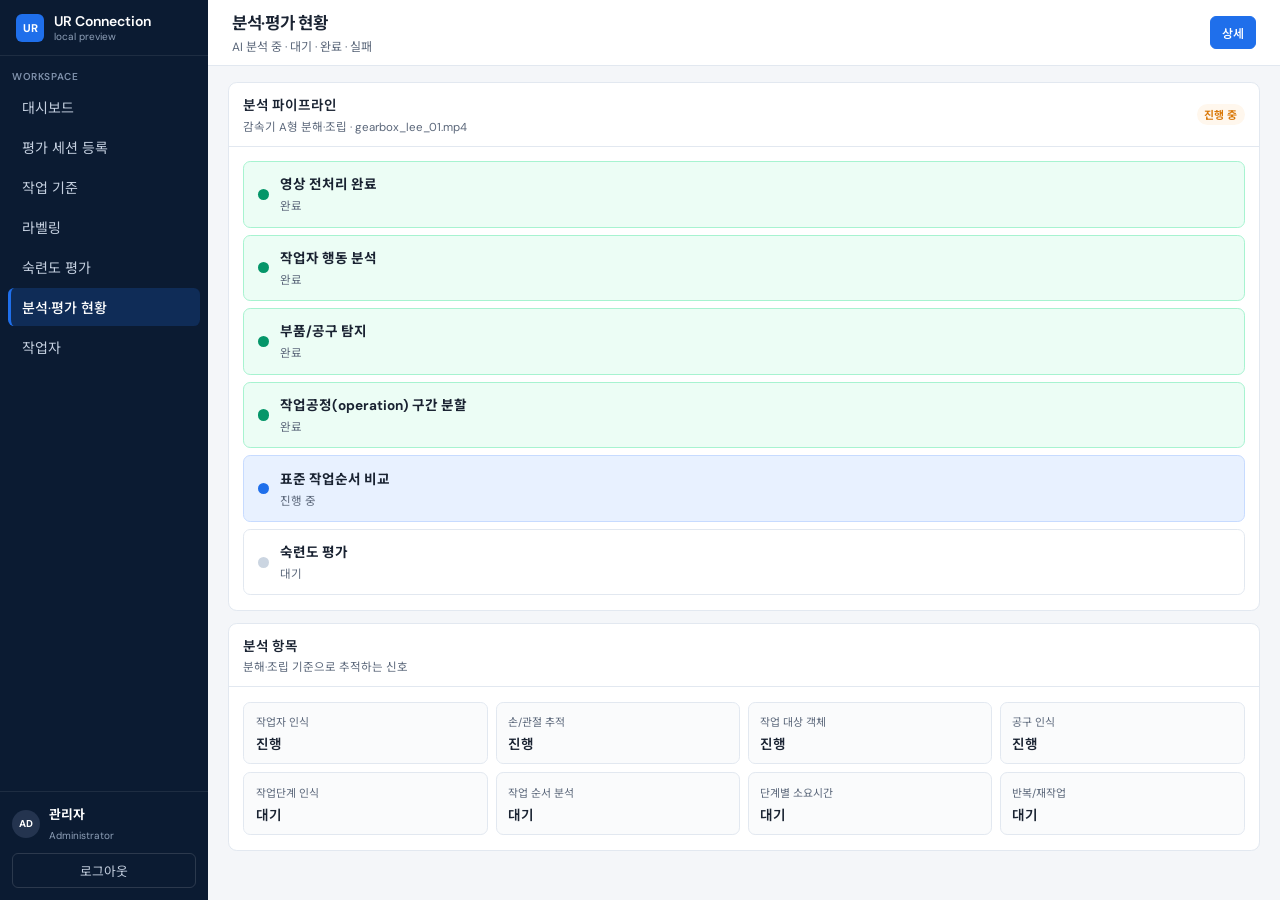
==== analysis-progress.html @ eb86f655 "Add UR Connection assembly/disassembly preview screens" ====
﻿<!DOCTYPE html>
<html lang="ko">
<head>
  <meta charset="UTF-8" />
  <meta name="viewport" content="width=device-width, initial-scale=1" />
  <title>UR Connection · 분석 진행</title>
  <link href="https://fonts.googleapis.com/css2?family=DM+Sans:opsz,wght@9..40,400;9..40,500;9..40,600;9..40,700&family=Noto+Sans+KR:wght@400;500;600;700&display=swap" rel="stylesheet" />
  <link rel="stylesheet" href="shared.css" />
  <link rel="stylesheet" href="shared-extra.css" />
</head>
<body>
  <div class="shell">
    <aside class="rail">
      <div class="rail-brand"><div class="mark">UR</div><div><p class="name">UR Connection</p><p class="ver">local preview</p></div></div>
      <p class="rail-sec">WORKSPACE</p>
      <nav class="rail-nav" data-shell-nav></nav>
      <div class="rail-foot">
        <div class="user-chip"><div class="avatar">AD</div><div><strong>관리자</strong><span>Administrator</span></div></div>
        <button type="button" class="logout">로그아웃</button>
      </div>
    </aside>
    <div class="content">
      <header class="topbar">
        <div>
          <h1>분석·평가 현황</h1>
          <p class="meta">AI 분석 중 · 대기 · 완료 · 실패</p>
        </div>
        <div class="top-actions">
          <a class="btn primary" href="analysis-result.html">상세</a>
        </div>
      </header>
      <main class="main">
        <section class="card">
          <div class="card-h">
            <div>
              <h2>분석 파이프라인</h2>
              <p>감속기 A형 분해·조립 · gearbox_lee_01.mp4</p>
            </div>
            <span class="badge warn">진행 중</span>
          </div>
          <div class="card-b">
            <div class="pipe" id="pipe"></div>
          </div>
        </section>
        <section class="card">
          <div class="card-h"><div><h2>분석 항목</h2><p>분해·조립 기준으로 추적하는 신호</p></div></div>
          <div class="card-b">
            <div class="info-row">
              <div class="info-box"><p class="k">작업자 인식</p><p class="v">진행</p></div>
              <div class="info-box"><p class="k">손/관절 추적</p><p class="v">진행</p></div>
              <div class="info-box"><p class="k">작업 대상 객체</p><p class="v">진행</p></div>
              <div class="info-box"><p class="k">공구 인식</p><p class="v">진행</p></div>
              <div class="info-box"><p class="k">작업단계 인식</p><p class="v">대기</p></div>
              <div class="info-box"><p class="k">작업 순서 분석</p><p class="v">대기</p></div>
              <div class="info-box"><p class="k">단계별 소요시간</p><p class="v">대기</p></div>
              <div class="info-box"><p class="k">반복/재작업</p><p class="v">대기</p></div>
            </div>
          </div>
        </section>
      </main>
    </div>
  </div>
  <script src="data.js"></script>
  <script src="shared.js"></script>
  <script>
    mountShell("progress");
    document.getElementById("pipe").innerHTML = UR_DATA.analysis.progress_steps.map(s => {
      const cls = s.done ? "done" : (s.current ? "current" : "");
      const st = s.done ? "완료" : (s.current ? "진행 중" : "대기");
      return `<div class="pipe-step ${cls}"><div class="pipe-dot"></div><div><strong>${s.name}</strong><br /><span>${st}</span></div></div>`;
    }).join("");
  </script>
</body>
</html>
---- shared.css ----
:root {
  --bg: #f4f6f9;
  --surface: #ffffff;
  --ink: #1a2332;
  --muted: #5b677a;
  --line: #e2e8f0;
  --brand: #1f6feb;
  --brand-soft: #e8f1ff;
  --ok: #059669;
  --ok-soft: #ecfdf5;
  --warn: #d97706;
  --danger: #dc2626;
  --rail: #0b1b32;
  --rail-text: #c5d0e0;
  --font: "DM Sans", "Noto Sans KR", "Apple SD Gothic Neo", "Malgun Gothic", sans-serif;
  --mono: ui-monospace, SFMono-Regular, Menlo, Consolas, monospace;
}

* { box-sizing: border-box; }
html, body { height: 100%; margin: 0; }
body {
  font-family: var(--font);
  color: var(--ink);
  background: var(--bg);
  -webkit-font-smoothing: antialiased;
}

.shell { display: flex; height: 100dvh; overflow: hidden; }

.rail {
  width: 13rem;
  flex-shrink: 0;
  display: flex;
  flex-direction: column;
  background: var(--rail);
  color: var(--rail-text);
}
.rail-brand {
  height: 3.5rem;
  display: flex;
  align-items: center;
  gap: 0.625rem;
  padding: 0 1rem;
  border-bottom: 1px solid #ffffff14;
}
.mark {
  width: 1.75rem;
  height: 1.75rem;
  border-radius: 0.375rem;
  background: var(--brand);
  color: #fff;
  font-size: 0.7rem;
  font-weight: 700;
  display: grid;
  place-items: center;
}
.rail-brand .name { margin: 0; font-size: 0.875rem; font-weight: 600; color: #fff; }
.rail-brand .ver { margin: 0; font-size: 10px; color: #8fa0b8; }
.rail-sec {
  margin: 0.85rem 0.75rem 0.35rem;
  font-size: 10px;
  letter-spacing: 0.06em;
  color: #7f91ab;
  font-weight: 600;
}
.rail-nav {
  flex: 1;
  overflow: auto;
  padding: 0 0.5rem 0.75rem;
  display: flex;
  flex-direction: column;
  gap: 0.15rem;
}
.nav-link {
  display: flex;
  align-items: center;
  gap: 0.5rem;
  padding: 0.55rem 0.7rem;
  border-radius: 0.4rem;
  color: var(--rail-text);
  text-decoration: none;
  font-size: 0.875rem;
  border-left: 3px solid transparent;
}
.nav-link:hover { background: #ffffff0d; color: #fff; }
.nav-link.active {
  background: #1f6feb33;
  color: #fff;
  border-left-color: var(--brand);
  font-weight: 500;
}
.rail-foot {
  border-top: 1px solid #ffffff14;
  padding: 0.75rem;
}
.user-chip {
  display: flex;
  align-items: center;
  gap: 0.55rem;
  margin-bottom: 0.55rem;
}
.avatar {
  width: 1.75rem;
  height: 1.75rem;
  border-radius: 999px;
  background: #24344f;
  color: #fff;
  font-size: 10px;
  font-weight: 700;
  display: grid;
  place-items: center;
}
.user-chip strong { display: block; color: #fff; font-size: 0.8rem; }
.user-chip span { font-size: 10px; color: #8fa0b8; }
.logout {
  width: 100%;
  border: 1px solid #ffffff22;
  background: transparent;
  color: var(--rail-text);
  border-radius: 0.375rem;
  padding: 0.45rem;
  font: inherit;
  font-size: 0.8rem;
  cursor: pointer;
}
.logout:hover { background: #ffffff0d; color: #fff; }

.content { flex: 1; min-width: 0; display: flex; flex-direction: column; }
.topbar {
  min-height: 3.5rem;
  display: flex;
  align-items: center;
  justify-content: space-between;
  gap: 1rem;
  padding: 0.65rem 1.5rem;
  border-bottom: 1px solid var(--line);
  background: var(--surface);
}
.topbar h1 {
  margin: 0;
  font-size: 1.05rem;
  font-weight: 650;
  letter-spacing: -0.02em;
}
.topbar .meta {
  margin: 0.15rem 0 0;
  font-size: 0.75rem;
  color: var(--muted);
}
.top-actions { display: flex; gap: 0.4rem; flex-shrink: 0; }

.main {
  flex: 1;
  overflow: auto;
  padding: 1rem 1.25rem 2rem;
}

.card {
  background: var(--surface);
  border: 1px solid var(--line);
  border-radius: 0.55rem;
  overflow: hidden;
}
.card + .card { margin-top: 0.75rem; }
.card-h {
  display: flex;
  align-items: center;
  justify-content: space-between;
  gap: 0.75rem;
  padding: 0.7rem 0.9rem;
  border-bottom: 1px solid var(--line);
}
.card-h h2 {
  margin: 0;
  font-size: 0.85rem;
  font-weight: 600;
}
.card-h p {
  margin: 0.2rem 0 0;
  font-size: 0.72rem;
  color: var(--muted);
}
.card-b { padding: 0.9rem; }

.btn {
  appearance: none;
  border: 1px solid var(--line);
  background: #fff;
  color: var(--ink);
  font: inherit;
  font-size: 0.75rem;
  padding: 0.4rem 0.7rem;
  border-radius: 0.375rem;
  cursor: pointer;
  text-decoration: none;
  display: inline-flex;
  align-items: center;
  gap: 0.3rem;
}
.btn:hover { background: var(--bg); }
.btn.primary {
  background: var(--brand);
  border-color: var(--brand);
  color: #fff;
  font-weight: 560;
}
.btn.primary:hover { filter: brightness(0.96); }
.btn:disabled { opacity: 0.5; cursor: not-allowed; }

.grid-2 {
  display: grid;
  grid-template-columns: 1fr 1fr;
  gap: 0.75rem;
}
.grid-3 {
  display: grid;
  grid-template-columns: repeat(3, 1fr);
  gap: 0.75rem;
}
@media (max-width: 960px) {
  .grid-2, .grid-3 { grid-template-columns: 1fr; }
  .shell { flex-direction: column; height: auto; min-height: 100dvh; }
  .rail { width: 100%; }
  .content { min-height: 70vh; }
}

.field {
  display: grid;
  gap: 0.3rem;
}
.field > span {
  font-size: 0.72rem;
  color: var(--muted);
  font-weight: 550;
}
.field .req { color: var(--danger); margin-left: 0.15rem; }
.field input,
.field select,
.field textarea {
  width: 100%;
  border: 1px solid var(--line);
  border-radius: 0.375rem;
  padding: 0.5rem 0.6rem;
  font: inherit;
  font-size: 0.82rem;
  color: var(--ink);
  background: #fff;
}
.field textarea { min-height: 5.5rem; resize: vertical; }
.field input:focus,
.field select:focus,
.field textarea:focus {
  outline: 2px solid color-mix(in oklab, var(--brand) 35%, transparent);
  border-color: var(--brand);
}
.field .err {
  font-size: 0.7rem;
  color: var(--danger);
  min-height: 1em;
}
.help {
  margin: 0;
  font-size: 0.72rem;
  color: var(--muted);
  line-height: 1.45;
}

.info-row {
  display: grid;
  grid-template-columns: repeat(4, 1fr);
  gap: 0.5rem;
}
@media (max-width: 1100px) {
  .info-row { grid-template-columns: 1fr 1fr; }
}
.info-box {
  border: 1px solid var(--line);
  border-radius: 0.45rem;
  padding: 0.65rem 0.7rem;
  background: #fafbfc;
}
.info-box .k {
  margin: 0;
  font-size: 0.68rem;
  color: var(--muted);
}
.info-box .v {
  margin: 0.25rem 0 0;
  font-size: 0.85rem;
  font-weight: 600;
}
.info-box.accent {
  background: var(--brand-soft);
  border-color: #c7dbff;
}
.info-box.accent .v { color: var(--brand); }

.stack { display: grid; gap: 0.75rem; }
.actions-bar {
  display: flex;
  justify-content: flex-end;
  gap: 0.45rem;
  margin-top: 0.85rem;
}

.toast {
  position: fixed;
  right: 1rem;
  bottom: 1rem;
  background: var(--ink);
  color: #fff;
  font-size: 0.78rem;
  padding: 0.65rem 0.9rem;
  border-radius: 0.4rem;
  z-index: 40;
}
.badge {
  display: inline-block;
  font-size: 0.68rem;
  font-weight: 650;
  padding: 0.15rem 0.45rem;
  border-radius: 999px;
  background: var(--ok-soft);
  color: var(--ok);
}
.badge.warn { background: #fff7ed; color: var(--warn); }
.local-tag {
  margin-top: 0.45rem;
  font-size: 10px;
  color: #7f91ab;
  text-align: center;
}

/* Report / PDF */
.report-layout {
  display: grid;
  grid-template-columns: minmax(0, 1fr) 18rem;
  gap: 0.75rem;
  align-items: start;
}
@media (max-width: 1100px) {
  .report-layout { grid-template-columns: 1fr; }
}
.report-sheet {
  background: #fff;
  border: 1px solid var(--line);
  border-radius: 0.55rem;
  padding: 1.25rem 1.35rem 1.5rem;
}
.report-sheet h1 {
  margin: 0;
  font-size: 1.15rem;
  letter-spacing: -0.02em;
}
.report-sheet .sub {
  margin: 0.35rem 0 1rem;
  font-size: 0.78rem;
  color: var(--muted);
}
.report-table {
  width: 100%;
  border-collapse: collapse;
  font-size: 0.78rem;
}
.report-table th,
.report-table td {
  border: 1px solid var(--line);
  padding: 0.45rem 0.55rem;
  text-align: left;
  vertical-align: top;
}
.report-table th {
  width: 8.5rem;
  background: #f8fafc;
  color: var(--muted);
  font-weight: 550;
  font-size: 0.72rem;
}
.section-title {
  margin: 1rem 0 0.45rem;
  font-size: 0.82rem;
  font-weight: 650;
}
.compare-grid {
  display: grid;
  grid-template-columns: 1fr 1fr;
  gap: 0.55rem;
}
.compare-box {
  border: 1px solid var(--line);
  border-radius: 0.45rem;
  padding: 0.7rem;
}
.compare-box .label { margin: 0; font-size: 0.7rem; color: var(--muted); }
.compare-box .score {
  margin: 0.2rem 0 0;
  font-size: 1.4rem;
  font-weight: 700;
  color: var(--brand);
  font-variant-numeric: tabular-nums;
}
.compare-box .note { margin: 0.25rem 0 0; font-size: 0.72rem; color: var(--muted); }

.side-panel .card-b { display: grid; gap: 0.65rem; }
.check {
  display: flex;
  gap: 0.4rem;
  align-items: flex-start;
  font-size: 0.78rem;
  color: var(--ink);
}
.side-note {
  margin: 0;
  padding: 0.55rem 0.65rem;
  border-radius: 0.4rem;
  background: var(--bg);
  font-size: 0.72rem;
  color: var(--muted);
  line-height: 1.45;
}

@media print {
  .rail, .topbar, .side-panel, .no-print { display: none !important; }
  .shell, .content, .main { display: block; height: auto; overflow: visible; }
  .report-layout { display: block; }
  .report-sheet {
    border: 0;
    border-radius: 0;
    padding: 0;
  }
  body { background: #fff; }
}
---- shared-extra.css ----
/* append: evaluation detail + workers list + skill-report PDF */

.tabs {
  display: flex;
  gap: 0.15rem;
  border-bottom: 1px solid var(--line);
  margin-bottom: 0.85rem;
}
.tab {
  padding: 0.55rem 0.85rem;
  font-size: 0.8rem;
  color: var(--muted);
  text-decoration: none;
  border-bottom: 2px solid transparent;
  margin-bottom: -1px;
}
.tab.active {
  color: var(--brand);
  font-weight: 600;
  border-bottom-color: var(--brand);
}

.kpi-row {
  display: grid;
  grid-template-columns: repeat(4, 1fr);
  gap: 0;
}
.kpi {
  padding: 0.85rem 1rem;
  border-right: 1px solid var(--line);
}
.kpi:last-child { border-right: 0; }
.kpi .k { margin: 0; font-size: 0.7rem; color: var(--muted); }
.kpi .v { margin: 0.3rem 0 0; font-size: 0.9rem; font-weight: 650; }
.kpi .v.brand { color: var(--brand); }

.media-row {
  display: grid;
  grid-template-columns: 1.2fr 1fr;
  gap: 1rem;
}
.thumb-row { display: flex; gap: 0.45rem; }
.thumb {
  width: 4.5rem;
  height: 4.5rem;
  border-radius: 0.4rem;
  border: 1px solid var(--line);
  background: linear-gradient(145deg, #e8eef6, #f7f9fc);
  display: grid;
  place-items: center;
  font-size: 0.65rem;
  color: var(--muted);
  text-align: center;
  padding: 0.3rem;
}

.eval-split {
  display: grid;
  grid-template-columns: minmax(0, 1.55fr) minmax(16rem, 0.7fr);
  gap: 0.75rem;
  align-items: start;
}
.rubric-item {
  border: 1px solid var(--line);
  border-radius: 0.45rem;
  padding: 0.75rem;
  margin-bottom: 0.55rem;
}
.rubric-item .top {
  display: flex;
  justify-content: space-between;
  gap: 0.75rem;
  align-items: flex-start;
}
.rubric-item .code {
  display: inline-block;
  font-size: 0.65rem;
  font-weight: 700;
  color: var(--brand);
  background: var(--brand-soft);
  padding: 0.1rem 0.35rem;
  border-radius: 0.25rem;
  margin-bottom: 0.25rem;
}
.rubric-item h3 {
  margin: 0;
  font-size: 0.85rem;
}
.rubric-item p {
  margin: 0.25rem 0 0;
  font-size: 0.72rem;
  color: var(--muted);
  line-height: 1.4;
}
.score-input {
  width: 2.6rem;
  height: 2.6rem;
  text-align: center;
  border: 1px solid var(--line);
  border-radius: 0.35rem;
  font: inherit;
  font-weight: 700;
  font-size: 1rem;
  color: var(--brand);
}
.memo {
  width: 100%;
  margin-top: 0.55rem;
  border: 1px solid var(--line);
  border-radius: 0.35rem;
  padding: 0.45rem 0.55rem;
  font: inherit;
  font-size: 0.75rem;
  min-height: 2.4rem;
  resize: vertical;
}
.sticky-card { position: sticky; top: 0.75rem; }
.big-score {
  margin: 0;
  font-size: 2rem;
  font-weight: 750;
  color: var(--brand);
  font-variant-numeric: tabular-nums;
}
.linkish {
  color: var(--brand);
  text-decoration: none;
  font-size: 0.75rem;
  font-weight: 550;
}
.linkish:hover { text-decoration: underline; }

.table-wrap { overflow: auto; }
.data-table {
  width: 100%;
  border-collapse: collapse;
  font-size: 0.78rem;
}
.data-table th,
.data-table td {
  padding: 0.7rem 0.75rem;
  border-bottom: 1px solid var(--line);
  text-align: left;
  vertical-align: middle;
}
.data-table th {
  font-size: 0.7rem;
  color: var(--muted);
  font-weight: 550;
  background: #fafbfc;
}
.data-table .name { font-weight: 650; }
.data-table .id {
  display: block;
  font-size: 0.68rem;
  color: var(--muted);
  font-weight: 500;
  margin-top: 0.1rem;
}
.pill {
  display: inline-block;
  font-size: 0.68rem;
  font-weight: 600;
  padding: 0.12rem 0.4rem;
  border-radius: 999px;
}
.pill.ok { background: var(--ok-soft); color: var(--ok); }
.pill.warn { background: #fff7ed; color: var(--warn); }
.pill.info { background: var(--brand-soft); color: var(--brand); }
.pill.danger { background: #fef2f2; color: var(--danger); }
.table-foot {
  display: flex;
  justify-content: space-between;
  align-items: center;
  padding: 0.65rem 0.75rem;
  font-size: 0.75rem;
  color: var(--muted);
}
.pager { display: flex; gap: 0.25rem; }
.pager button {
  border: 1px solid var(--line);
  background: #fff;
  border-radius: 0.3rem;
  width: 1.75rem;
  height: 1.75rem;
  font: inherit;
  font-size: 0.72rem;
  cursor: pointer;
}
.pager button.cur {
  background: var(--brand);
  border-color: var(--brand);
  color: #fff;
}

/* Skill Verification report */
.crumb {
  margin: 0 0 0.65rem;
  font-size: 0.7rem;
  color: var(--muted);
}
.sv-hero {
  display: grid;
  grid-template-columns: repeat(4, 1fr);
  gap: 0.5rem;
  margin-bottom: 0.85rem;
}
.sv-metric {
  border: 1px solid var(--line);
  border-radius: 0.45rem;
  padding: 0.65rem 0.7rem;
  background: #fafbfc;
}
.sv-metric .k { margin: 0; font-size: 0.68rem; color: var(--muted); }
.sv-metric .v {
  margin: 0.2rem 0 0;
  font-size: 1.35rem;
  font-weight: 750;
  font-variant-numeric: tabular-nums;
}
.sv-metric .v.brand { color: var(--brand); }
.sv-metric .hint { margin: 0.15rem 0 0; font-size: 0.68rem; color: var(--muted); }

.sv-grid-2 {
  display: grid;
  grid-template-columns: 1.2fr 0.8fr;
  gap: 0.65rem;
}
.sv-grid-2b {
  display: grid;
  grid-template-columns: 1fr 1fr;
  gap: 0.65rem;
}
.chip-list {
  display: flex;
  flex-wrap: wrap;
  gap: 0.3rem;
  margin: 0.35rem 0 0;
}
.chip {
  font-size: 0.68rem;
  padding: 0.2rem 0.45rem;
  border-radius: 999px;
  background: var(--ok-soft);
  color: var(--ok);
  font-weight: 550;
}
.chip.fix {
  background: #fff7ed;
  color: var(--warn);
}
.tag-line {
  margin: 0.35rem 0 0;
  font-size: 0.75rem;
  line-height: 1.45;
  color: var(--ink);
}
.deduct {
  border: 1px solid var(--line);
  border-radius: 0.4rem;
  padding: 0.55rem 0.65rem;
  margin-bottom: 0.4rem;
}
.deduct .row {
  display: flex;
  justify-content: space-between;
  gap: 0.5rem;
  align-items: baseline;
}
.deduct .title { margin: 0; font-size: 0.78rem; font-weight: 650; }
.deduct .pts {
  margin: 0;
  font-size: 0.85rem;
  font-weight: 700;
  color: var(--danger);
  font-variant-numeric: tabular-nums;
}
.deduct .desc {
  margin: 0.25rem 0 0;
  font-size: 0.7rem;
  color: var(--muted);
  line-height: 1.4;
}
.scene-grid {
  display: grid;
  grid-template-columns: 1fr 1fr;
  gap: 0.45rem;
}
.scene {
  border: 1px solid var(--line);
  border-radius: 0.4rem;
  padding: 0.55rem;
  background: #fafbfc;
}
.scene .t { margin: 0; font-size: 0.75rem; font-weight: 650; }
.scene .m { margin: 0.2rem 0 0; font-size: 0.68rem; color: var(--muted); line-height: 1.4; }
.scene .meta {
  margin: 0.3rem 0 0;
  font-size: 0.65rem;
  color: var(--brand);
  font-weight: 550;
}
.product-pair {
  display: grid;
  grid-template-columns: 1fr 1fr;
  gap: 0.5rem;
}
.product-box {
  border: 1px dashed #cbd5e1;
  border-radius: 0.4rem;
  min-height: 5.5rem;
  display: grid;
  place-items: center;
  background: #f8fafc;
  font-size: 0.72rem;
  color: var(--muted);
  text-align: center;
  padding: 0.5rem;
}
.check-list { margin: 0; padding: 0; list-style: none; }
.check-list li {
  display: flex;
  justify-content: space-between;
  gap: 0.5rem;
  padding: 0.4rem 0;
  border-bottom: 1px solid var(--line);
  font-size: 0.75rem;
}
.check-list li:last-child { border-bottom: 0; }
.check-list .ok { color: var(--ok); font-weight: 650; }
.check-list .bad { color: var(--danger); font-weight: 650; }
.check-list .warn { color: var(--warn); font-weight: 650; }
.seg-table td:first-child { width: 7rem; }
.radar-box {
  border: 1px solid var(--line);
  border-radius: 0.45rem;
  padding: 0.75rem;
  min-height: 11rem;
  display: grid;
  place-items: center;
  background:
    radial-gradient(circle at center, #fff 0 18%, transparent 18.5%),
    repeating-radial-gradient(circle at center, transparent 0 18px, #e8eef6 18px 19px),
    #fafbfc;
}
.radar-box .axes {
  text-align: center;
  font-size: 0.7rem;
  color: var(--muted);
  line-height: 1.7;
}
.match-card {
  border: 1px solid #c7dbff;
  background: var(--brand-soft);
  border-radius: 0.45rem;
  padding: 0.7rem 0.8rem;
}
.match-card .title { margin: 0; font-size: 0.82rem; font-weight: 700; color: var(--brand); }
.match-card .body { margin: 0.35rem 0 0; font-size: 0.75rem; line-height: 1.45; }
.footnote {
  margin: 1rem 0 0;
  font-size: 0.68rem;
  color: var(--muted);
  line-height: 1.45;
}
.page-break { break-before: page; margin-top: 1rem; padding-top: 0.25rem; }

@media (max-width: 960px) {
  .kpi-row, .sv-hero, .sv-grid-2, .sv-grid-2b, .eval-split, .media-row, .scene-grid, .product-pair {
    grid-template-columns: 1fr;
  }
  .kpi { border-right: 0; border-bottom: 1px solid var(--line); }
}

@media print {
  .page-break { break-before: page; }
  .deduct, .scene, .sv-metric, .match-card { break-inside: avoid; }
}

/* Assembly / timeline */
.kpi-grid {
  display: grid;
  grid-template-columns: repeat(6, 1fr);
  gap: 0.55rem;
}
@media (max-width: 1100px) {
  .kpi-grid { grid-template-columns: repeat(3, 1fr); }
}
@media (max-width: 640px) {
  .kpi-grid { grid-template-columns: 1fr 1fr; }
}
.kpi-card {
  background: #fff;
  border: 1px solid var(--line);
  border-radius: 0.5rem;
  padding: 0.75rem 0.85rem;
}
.kpi-card .k { margin: 0; font-size: 0.7rem; color: var(--muted); }
.kpi-card .v {
  margin: 0.3rem 0 0;
  font-size: 1.25rem;
  font-weight: 700;
  font-variant-numeric: tabular-nums;
  color: var(--ink);
}
.kpi-card .v.brand { color: var(--brand); }

.tl-wrap {
  position: relative;
  padding: 1.1rem 0.5rem 0.4rem;
  overflow-x: auto;
}
.tl-axis {
  height: 2px;
  background: var(--line);
  margin: 0 0 1.4rem;
  position: relative;
}
.tl-axis::before,
.tl-axis::after {
  content: attr(data-start);
  position: absolute;
  top: 8px;
  left: 0;
  font-size: 0.65rem;
  color: var(--muted);
}
.tl-axis::after {
  content: attr(data-end);
  left: auto;
  right: 0;
}
.tl-tracks {
  position: relative;
  min-height: 7.5rem;
  margin-top: 1.2rem;
}
.tl-bar {
  position: absolute;
  height: 1.55rem;
  border-radius: 0.3rem;
  background: var(--brand-soft);
  border: 1px solid #c7dbff;
  color: var(--brand);
  font-size: 0.65rem;
  font-weight: 650;
  display: flex;
  align-items: center;
  padding: 0 0.4rem;
  cursor: pointer;
  white-space: nowrap;
  overflow: hidden;
  text-align: left;
}
.tl-bar strong {
  font-weight: 650;
  overflow: hidden;
  text-overflow: ellipsis;
}
.tl-bar:hover,
.tl-bar.active {
  background: var(--brand);
  color: #fff;
  border-color: var(--brand);
}
.tl-bar.warn { border-color: #fdba74; background: #fff7ed; color: var(--warn); }
.tl-bar.warn.active { background: var(--warn); color: #fff; }
.tl-bar.bad { border-color: #fca5a5; background: #fef2f2; color: var(--danger); }
.tl-bar.bad.active { background: var(--danger); color: #fff; }

.seq-row {
  display: flex;
  flex-wrap: wrap;
  gap: 0.35rem;
  align-items: center;
  margin: 0.35rem 0 0.7rem;
}
.seq-chip {
  min-width: 1.6rem;
  height: 1.6rem;
  border-radius: 0.3rem;
  background: var(--bg);
  border: 1px solid var(--line);
  display: grid;
  place-items: center;
  font-size: 0.72rem;
  font-weight: 650;
}
.seq-chip.err { background: #fef2f2; border-color: #fca5a5; color: var(--danger); }
.seq-arrow { color: var(--muted); font-size: 0.7rem; }

.factor-grid {
  display: grid;
  grid-template-columns: 1fr 1fr;
  gap: 0.65rem;
}
@media (max-width: 900px) {
  .factor-grid { grid-template-columns: 1fr; }
}
.factor-cat {
  border: 1px solid var(--line);
  border-radius: 0.45rem;
  padding: 0.65rem 0.7rem;
  background: #fafbfc;
}
.factor-cat h3 { margin: 0 0 0.4rem; font-size: 0.78rem; }
.factor-cat .src {
  display: inline-block;
  font-size: 0.62rem;
  font-weight: 650;
  padding: 0.1rem 0.35rem;
  border-radius: 999px;
  margin-left: 0.35rem;
}
.factor-cat .src.ai { background: var(--brand-soft); color: var(--brand); }
.factor-cat .src.man { background: #fff7ed; color: var(--warn); }
.factor-items {
  display: flex;
  flex-wrap: wrap;
  gap: 0.3rem;
}
.factor-items span {
  font-size: 0.68rem;
  padding: 0.2rem 0.4rem;
  border-radius: 999px;
  border: 1px solid var(--line);
  background: #fff;
  color: var(--muted);
}
.factor-items span.hit {
  background: #fef2f2;
  border-color: #fca5a5;
  color: var(--danger);
  font-weight: 600;
}

.pipe {
  display: grid;
  gap: 0.45rem;
}
.pipe-step {
  display: flex;
  align-items: center;
  gap: 0.65rem;
  padding: 0.7rem 0.85rem;
  border: 1px solid var(--line);
  border-radius: 0.45rem;
  background: #fff;
}
.pipe-step.done { border-color: #a7f3d0; background: var(--ok-soft); }
.pipe-step.current { border-color: #c7dbff; background: var(--brand-soft); }
.pipe-dot {
  width: 0.7rem;
  height: 0.7rem;
  border-radius: 999px;
  background: #cbd5e1;
  flex-shrink: 0;
}
.pipe-step.done .pipe-dot { background: var(--ok); }
.pipe-step.current .pipe-dot { background: var(--brand); }
.pipe-step strong { font-size: 0.85rem; }
.pipe-step span { font-size: 0.72rem; color: var(--muted); }

.video-ph {
  aspect-ratio: 16 / 9;
  max-height: 16rem;
  border-radius: 0.45rem;
  border: 1px solid var(--line);
  background: linear-gradient(145deg, #0b1b32, #1a3358);
  color: #c5d0e0;
  display: grid;
  place-items: center;
  font-size: 0.8rem;
  text-align: center;
  padding: 1rem;
}

.score-bars { display: grid; gap: 0.45rem; }
.score-bar-row { display: grid; grid-template-columns: 7.5rem 1fr 2.5rem; gap: 0.5rem; align-items: center; font-size: 0.75rem; }
.score-bar-track { height: 0.45rem; background: var(--bg); border-radius: 999px; overflow: hidden; }
.score-bar-fill { height: 100%; background: var(--brand); border-radius: 999px; }

.detail-panel {
  border: 1px solid var(--line);
  border-radius: 0.45rem;
  padding: 0.75rem;
  background: #fafbfc;
  min-height: 8rem;
}
.detail-panel h3 { margin: 0 0 0.45rem; font-size: 0.85rem; }
.detail-kv { display: grid; grid-template-columns: 6.5rem 1fr; gap: 0.25rem 0.5rem; font-size: 0.75rem; }
.detail-kv .k { color: var(--muted); }

.tag-asm {
  display: inline-block;
  font-size: 0.68rem;
  font-weight: 600;
  padding: 0.12rem 0.4rem;
  border-radius: 999px;
  background: var(--brand-soft);
  color: var(--brand);
}

.sv-block {
  margin-top: 1.1rem;
  padding-top: 0.85rem;
  border-top: 1px solid var(--line);
}
.sv-block h2 {
  margin: 0 0 0.55rem;
  font-size: 0.92rem;
}

.report-layout { max-width: 52rem; }
@media print {
  .rail, .topbar, .top-actions { display: none !important; }
  .content { margin: 0 !important; }
  .report-sheet { box-shadow: none; border: none; }
}

.field-label {
  margin: 0 0 0.45rem;
  font-size: 0.72rem;
  font-weight: 600;
  color: var(--ink);
}
.comp-groups {
  display: grid;
  gap: 0.65rem;
}
.comp-group-t {
  margin: 0 0 0.3rem;
  font-size: 0.68rem;
  font-weight: 650;
  color: var(--muted);
}
.ms-chips {
  display: flex;
  flex-wrap: wrap;
  gap: 0.3rem;
}
.ms-chip {
  display: inline-flex;
  align-items: center;
  gap: 0.3rem;
  font-size: 0.72rem;
  padding: 0.25rem 0.5rem;
  border: 1px solid var(--line);
  border-radius: 999px;
  background: #fff;
  cursor: pointer;
  user-select: none;
}
.ms-chip:has(input:checked) {
  border-color: #c7dbff;
  background: var(--brand-soft);
  color: var(--brand);
  font-weight: 600;
}
.ms-chip input { accent-color: var(--brand); }

.profile-name {
  margin: 0;
  font-size: 1rem;
  font-weight: 700;
  color: var(--ink);
}
.weight-row {
  display: flex;
  flex-wrap: wrap;
  gap: 0.4rem;
}
.weight-chip {
  display: inline-flex;
  align-items: baseline;
  gap: 0.35rem;
  padding: 0.35rem 0.55rem;
  border: 1px solid var(--line);
  border-radius: 0.35rem;
  background: #fafbfc;
  font-size: 0.72rem;
}
.weight-chip strong { font-weight: 650; }
.weight-chip span {
  font-weight: 700;
  color: var(--brand);
  font-variant-numeric: tabular-nums;
}

.op-grid {
  display: grid;
  grid-template-columns: repeat(3, 1fr);
  gap: 0.45rem;
}
@media (max-width: 900px) {
  .op-grid { grid-template-columns: 1fr 1fr; }
}
.op-item {
  border: 1px solid var(--line);
  border-radius: 0.4rem;
  padding: 0.55rem 0.65rem;
  background: #fff;
}
.op-item strong { display: block; font-size: 0.78rem; }
.op-item .id { font-size: 0.62rem; color: var(--muted); }
.op-item p { margin: 0.25rem 0 0; font-size: 0.68rem; color: var(--muted); line-height: 1.35; }

.tl-legend {
  display: flex;
  gap: 0.85rem;
  font-size: 0.7rem;
  color: var(--muted);
  align-items: center;
}
.tl-legend span { display: inline-flex; align-items: center; gap: 0.3rem; }
.lg-stage, .lg-event {
  display: inline-block;
  width: 0.7rem;
  height: 0.7rem;
  border-radius: 0.15rem;
}
.lg-stage { background: var(--brand-soft); border: 1px solid #c7dbff; }
.lg-event {
  border-radius: 999px;
  background: #fef2f2;
  border: 1px solid #fca5a5;
}

.tl-event-lane {
  position: relative;
  height: 1.4rem;
  margin-bottom: 0.35rem;
}
.tl-event {
  position: absolute;
  top: 0.15rem;
  width: 0.9rem;
  height: 0.9rem;
  border-radius: 999px;
  border: 1px solid #fca5a5;
  background: #fef2f2;
  color: var(--danger);
  font-size: 0.58rem;
  font-weight: 800;
  padding: 0;
  cursor: pointer;
  line-height: 1;
  z-index: 2;
}
.tl-event:hover,
.tl-event.active {
  background: var(--danger);
  color: #fff;
  border-color: var(--danger);
}

.tag-asm.warn-tag {
  background: #fef2f2;
  color: var(--danger);
}

/* Labeling tool */
.label-workspace {
  display: grid;
  grid-template-columns: minmax(0, 1.55fr) minmax(17rem, 0.75fr);
  gap: 0.75rem;
  align-items: start;
}
@media (max-width: 980px) {
  .label-workspace { grid-template-columns: 1fr; }
}
.label-video {
  max-height: none;
  min-height: 14rem;
  aspect-ratio: 16 / 9;
}
.play-btns { display: flex; gap: 0.35rem; }
.range-inputs {
  display: flex;
  flex-wrap: wrap;
  gap: 0.55rem;
  align-items: end;
  margin-top: 0.75rem;
}
.range-inputs .field { margin: 0; min-width: 6.5rem; }

.scrub { margin-top: 0.85rem; }
.scrub-track {
  position: relative;
  height: 2.4rem;
  border-radius: 0.4rem;
  background: #eef2f7;
  border: 1px solid var(--line);
  cursor: crosshair;
  overflow: hidden;
}
.scrub-range {
  position: absolute;
  top: 0;
  bottom: 0;
  background: rgba(31, 111, 235, 0.18);
  border-left: 2px solid var(--brand);
  border-right: 2px solid var(--brand);
  pointer-events: none;
  z-index: 1;
}
.scrub-playhead {
  position: absolute;
  top: 0;
  bottom: 0;
  width: 2px;
  background: var(--ink);
  z-index: 3;
  pointer-events: none;
}
.scrub-stages, .scrub-events {
  position: absolute;
  inset: 0;
  pointer-events: none;
}
.scrub-seg {
  position: absolute;
  top: 0.45rem;
  height: 0.85rem;
  border-radius: 0.2rem;
  background: var(--brand-soft);
  border: 1px solid #c7dbff;
}
.scrub-ev {
  position: absolute;
  top: 1.45rem;
  width: 0.5rem;
  height: 0.5rem;
  border-radius: 999px;
  background: #fef2f2;
  border: 1px solid #fca5a5;
}
.scrub-times {
  display: flex;
  justify-content: space-between;
  margin-top: 0.3rem;
  font-size: 0.68rem;
  color: var(--muted);
}

.stage-pick, .event-pick {
  display: grid;
  gap: 0.3rem;
  max-height: 16rem;
  overflow: auto;
}
.pick-item {
  display: grid;
  gap: 0.15rem;
  text-align: left;
  padding: 0.5rem 0.6rem;
  border: 1px solid var(--line);
  border-radius: 0.4rem;
  background: #fff;
  cursor: pointer;
  font: inherit;
}
.pick-item strong { font-size: 0.78rem; font-weight: 650; }
.pick-item:hover { border-color: #c7dbff; background: var(--brand-soft); }
.pick-item.active {
  border-color: var(--brand);
  background: var(--brand-soft);
  box-shadow: inset 0 0 0 1px var(--brand);
}
.new-stage-box {
  margin-top: 0.55rem;
  padding: 0.65rem;
  border: 1px dashed var(--line);
  border-radius: 0.4rem;
  background: #fafbfc;
}
.prop-box {
  margin-top: 0.85rem;
  padding-top: 0.75rem;
  border-top: 1px solid var(--line);
}
.prop-box h3 {
  margin: 0 0 0.45rem;
  font-size: 0.8rem;
}
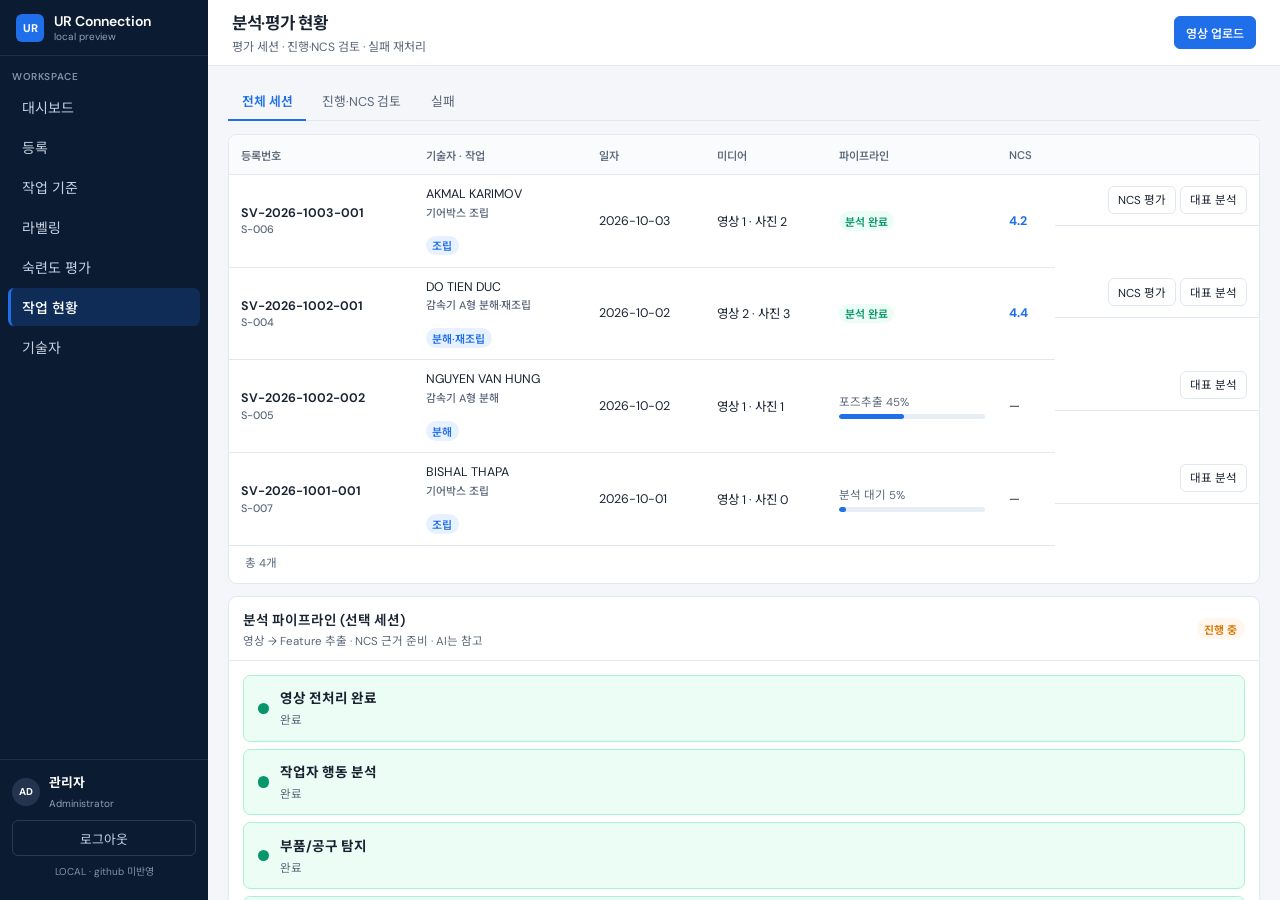
==== commit 011a882e: "Align assembly preview with NCS-centric flow and S3 baseline UI." ====
--- a/analysis-progress.html
+++ b/analysis-progress.html
@@ -3,7 +3,7 @@
 <head>
   <meta charset="UTF-8" />
   <meta name="viewport" content="width=device-width, initial-scale=1" />
-  <title>UR Connection · 분석 진행</title>
+  <title>UR Connection · 분석·평가 현황</title>
   <link href="https://fonts.googleapis.com/css2?family=DM+Sans:opsz,wght@9..40,400;9..40,500;9..40,600;9..40,700&family=Noto+Sans+KR:wght@400;500;600;700&display=swap" rel="stylesheet" />
   <link rel="stylesheet" href="shared.css" />
   <link rel="stylesheet" href="shared-extra.css" />
@@ -17,45 +17,51 @@
       <div class="rail-foot">
         <div class="user-chip"><div class="avatar">AD</div><div><strong>관리자</strong><span>Administrator</span></div></div>
         <button type="button" class="logout">로그아웃</button>
+        <p class="local-tag">LOCAL · github 미반영</p>
       </div>
     </aside>
     <div class="content">
       <header class="topbar">
         <div>
           <h1>분석·평가 현황</h1>
-          <p class="meta">AI 분석 중 · 대기 · 완료 · 실패</p>
+          <p class="meta">평가 세션 · 진행·NCS 검토 · 실패 재처리</p>
         </div>
         <div class="top-actions">
-          <a class="btn primary" href="analysis-result.html">상세</a>
+          <a class="btn primary" href="task-register.html">영상 업로드</a>
         </div>
       </header>
       <main class="main">
+        <div class="tabs" id="tabs">
+          <button type="button" class="tab active" data-tab="all">전체 세션</button>
+          <button type="button" class="tab" data-tab="ncs">진행·NCS 검토</button>
+          <button type="button" class="tab" data-tab="fail">실패</button>
+        </div>
+
         <section class="card">
-          <div class="card-h">
-            <div>
-              <h2>분석 파이프라인</h2>
-              <p>감속기 A형 분해·조립 · gearbox_lee_01.mp4</p>
-            </div>
+          <div class="table-wrap">
+            <table class="data-table">
+              <thead>
+                <tr>
+                  <th>등록번호</th>
+                  <th>기술자 · 작업</th>
+                  <th>일자</th>
+                  <th>미디어</th>
+                  <th>파이프라인</th>
+                  <th>NCS</th>
+                  <th></th>
+                </tr>
+              </thead>
+              <tbody id="rows"></tbody>
+            </table>
+          </div>
+          <p class="help" id="total-n" style="padding:0.65rem 1rem;"></p>
+        </section>
+
+        <section class="card" style="margin-top:0.75rem;">
+          <div class="card-h"><div><h2>분석 파이프라인 (선택 세션)</h2><p>영상 → Feature 추출 · NCS 근거 준비 · AI는 참고</p></div>
             <span class="badge warn">진행 중</span>
           </div>
-          <div class="card-b">
-            <div class="pipe" id="pipe"></div>
-          </div>
-        </section>
-        <section class="card">
-          <div class="card-h"><div><h2>분석 항목</h2><p>분해·조립 기준으로 추적하는 신호</p></div></div>
-          <div class="card-b">
-            <div class="info-row">
-              <div class="info-box"><p class="k">작업자 인식</p><p class="v">진행</p></div>
-              <div class="info-box"><p class="k">손/관절 추적</p><p class="v">진행</p></div>
-              <div class="info-box"><p class="k">작업 대상 객체</p><p class="v">진행</p></div>
-              <div class="info-box"><p class="k">공구 인식</p><p class="v">진행</p></div>
-              <div class="info-box"><p class="k">작업단계 인식</p><p class="v">대기</p></div>
-              <div class="info-box"><p class="k">작업 순서 분석</p><p class="v">대기</p></div>
-              <div class="info-box"><p class="k">단계별 소요시간</p><p class="v">대기</p></div>
-              <div class="info-box"><p class="k">반복/재작업</p><p class="v">대기</p></div>
-            </div>
-          </div>
+          <div class="card-b"><div class="pipe" id="pipe"></div></div>
         </section>
       </main>
     </div>
@@ -64,6 +70,50 @@
   <script src="shared.js"></script>
   <script>
     mountShell("progress");
+
+    function pipeHtml(s) {
+      if (s.pipeline_pct >= 100) {
+        return `<span class="pill ok">분석 완료</span>`;
+      }
+      return `<div class="pipe-mini"><span>${s.pipeline}</span><div class="pipe-bar"><i style="width:${s.pipeline_pct}%"></i></div></div>`;
+    }
+
+    function render(filter) {
+      let list = UR_DATA.sessions;
+      if (filter === "ncs") {
+        list = list.filter(s => s.score === "—" || s.pipeline.includes("NCS") || s.pipeline_pct < 100);
+      } else if (filter === "fail") {
+        list = list.filter(s => s.pipeline.includes("실패"));
+      }
+      document.getElementById("rows").innerHTML = list.map(s => {
+        const acts = [];
+        if (s.pipeline_pct >= 100) {
+          acts.push(`<a class="btn sm" href="evaluation-detail.html">NCS 평가</a>`);
+        }
+        acts.push(`<a class="btn sm ghost" href="analysis-result.html">대표 분석</a>`);
+        return `<tr>
+          <td><span class="name">${s.sv}</span><span class="id">${s.sid}</span></td>
+          <td>${s.worker}<br /><span class="id">${s.task}</span>
+            <br /><span class="tag-asm">${UR_DATA.taskTypeLabel(s.type)}</span></td>
+          <td>${s.date}</td>
+          <td>${s.media}</td>
+          <td>${pipeHtml(s)}</td>
+          <td>${s.score === "—" ? "—" : `<strong style="color:var(--brand)">${s.score}</strong>`}</td>
+          <td class="acts">${acts.join(" ")}</td>
+        </tr>`;
+      }).join("") || `<tr><td colspan="7" style="text-align:center;color:var(--muted);">해당 세션이 없습니다.</td></tr>`;
+      document.getElementById("total-n").textContent = `총 ${list.length}개`;
+    }
+
+    document.getElementById("tabs").onclick = (e) => {
+      const btn = e.target.closest(".tab");
+      if (!btn) return;
+      document.querySelectorAll(".tab").forEach(t => t.classList.remove("active"));
+      btn.classList.add("active");
+      render(btn.dataset.tab);
+    };
+    render("all");
+
     document.getElementById("pipe").innerHTML = UR_DATA.analysis.progress_steps.map(s => {
       const cls = s.done ? "done" : (s.current ? "current" : "");
       const st = s.done ? "완료" : (s.current ? "진행 중" : "대기");
--- a/shared-extra.css
+++ b/shared-extra.css
@@ -18,6 +18,100 @@
   color: var(--brand);
   font-weight: 600;
   border-bottom-color: var(--brand);
+}
+button.tab {
+  background: none;
+  border: 0;
+  border-bottom: 2px solid transparent;
+  cursor: pointer;
+  font-family: inherit;
+}
+button.tab.active {
+  border-bottom-color: var(--brand);
+}
+
+.ops-strip {
+  display: flex;
+  flex-wrap: wrap;
+  gap: 0.45rem;
+  margin-bottom: 0.85rem;
+}
+.ops-item {
+  flex: 1 1 5.5rem;
+  min-width: 4.5rem;
+  text-align: center;
+  text-decoration: none;
+  color: inherit;
+  padding: 0.65rem 0.4rem;
+  border: 1px solid var(--line);
+  border-radius: 0.45rem;
+  background: #fff;
+}
+.ops-item strong {
+  display: block;
+  font-size: 1.15rem;
+  font-weight: 750;
+  color: var(--brand);
+}
+.ops-item span {
+  font-size: 0.7rem;
+  color: var(--muted);
+}
+.ops-item.fail strong { color: #c0392b; }
+.ops-item.warn strong { color: #c47a12; }
+
+.pipe-mini {
+  display: grid;
+  gap: 0.25rem;
+  min-width: 7rem;
+}
+.pipe-mini span { font-size: 0.72rem; color: var(--muted); }
+.pipe-bar {
+  height: 0.35rem;
+  border-radius: 999px;
+  background: #e8eef6;
+  overflow: hidden;
+}
+.pipe-bar i {
+  display: block;
+  height: 100%;
+  background: var(--brand);
+  border-radius: 999px;
+}
+
+.btn.sm {
+  padding: 0.28rem 0.55rem;
+  font-size: 0.72rem;
+  white-space: nowrap;
+}
+.btn.sm.ghost {
+  background: #fff;
+  border-color: var(--line);
+  color: var(--text);
+}
+.acts {
+  display: flex;
+  flex-wrap: wrap;
+  gap: 0.3rem;
+  justify-content: flex-end;
+}
+
+.hist-list { display: grid; gap: 0.4rem; }
+.hist-item {
+  display: flex;
+  flex-wrap: wrap;
+  gap: 0.45rem 0.85rem;
+  align-items: center;
+  padding: 0.65rem 0.75rem;
+  border: 1px solid var(--line);
+  border-radius: 0.4rem;
+  background: #fff;
+  font-size: 0.78rem;
+}
+.hist-item .score {
+  margin-left: auto;
+  font-weight: 700;
+  color: var(--brand);
 }
 
 .kpi-row {
@@ -883,3 +977,55 @@
   margin: 0 0 0.45rem;
   font-size: 0.8rem;
 }
+
+.grade-dist {
+  display: grid;
+  grid-template-columns: repeat(3, 1fr);
+  gap: 0.5rem;
+  text-align: center;
+}
+.grade-cell {
+  border: 1px solid var(--line);
+  border-radius: 0.45rem;
+  padding: 0.85rem 0.5rem;
+  background: #fafbfc;
+}
+.grade-cell .v {
+  margin: 0;
+  font-size: 1.6rem;
+  font-weight: 750;
+  color: var(--brand);
+}
+.grade-cell .k {
+  margin: 0.2rem 0 0;
+  font-size: 0.72rem;
+  color: var(--muted);
+}
+.compare-list { display: grid; gap: 0.45rem; }
+.compare-row {
+  display: flex;
+  flex-wrap: wrap;
+  gap: 0.75rem;
+  align-items: center;
+  padding: 0.55rem 0.65rem;
+  border: 1px solid var(--line);
+  border-radius: 0.4rem;
+  font-size: 0.78rem;
+  background: #fff;
+}
+.review-list { display: grid; gap: 0.4rem; }
+.review-item {
+  display: flex;
+  flex-wrap: wrap;
+  gap: 0.5rem 0.85rem;
+  align-items: center;
+  padding: 0.65rem 0.75rem;
+  border: 1px solid var(--line);
+  border-radius: 0.4rem;
+  text-decoration: none;
+  color: inherit;
+  background: #fff;
+}
+.review-item:hover { border-color: #c7dbff; background: var(--brand-soft); }
+.review-item strong { font-size: 0.85rem; }
+.review-item span { font-size: 0.75rem; color: var(--muted); }
